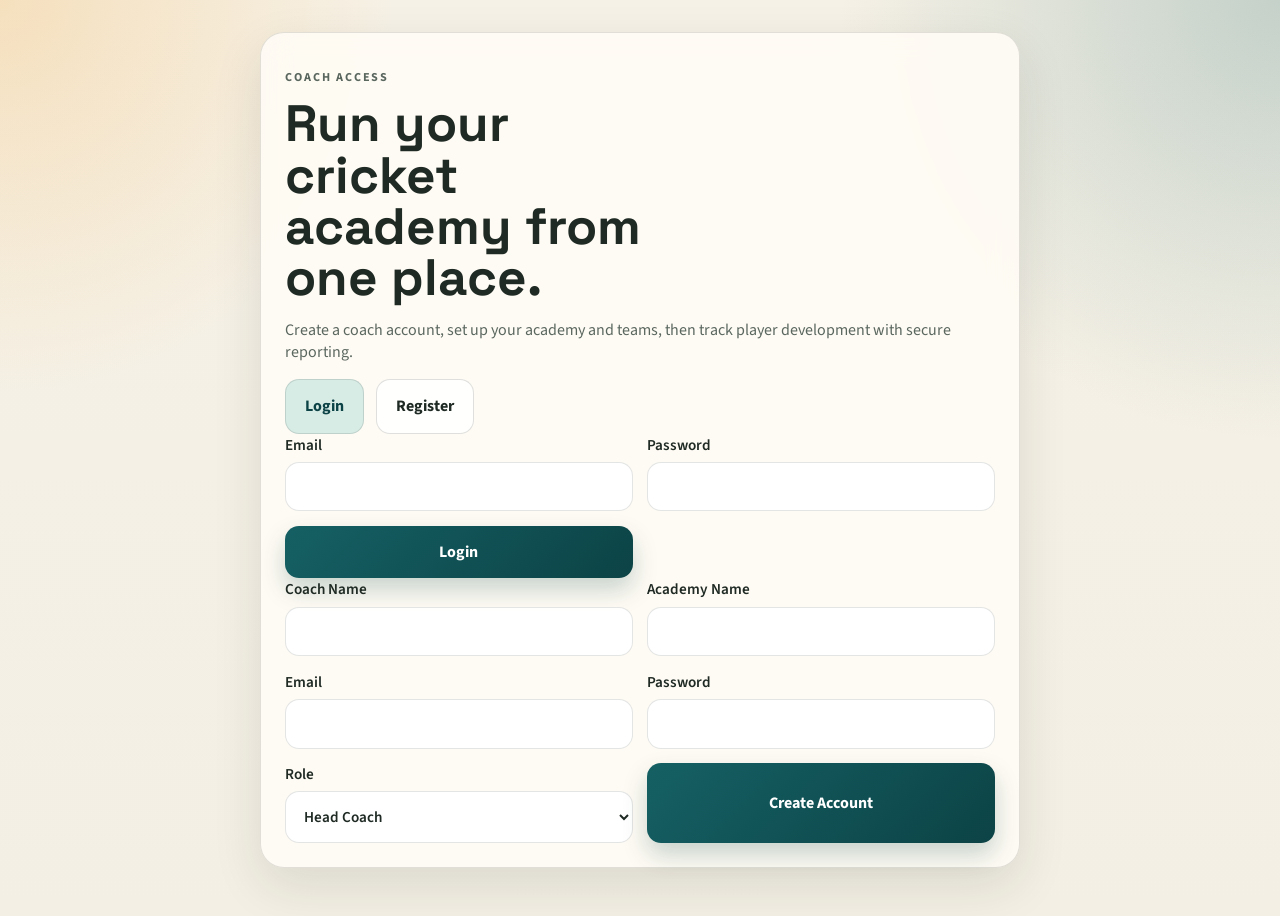
==== dashboard.html @ 5ecd2f30 "Initial cricket coach app" ====
<!DOCTYPE html>
<html lang="en">
  <head>
    <meta charset="UTF-8" />
    <meta name="viewport" content="width=device-width, initial-scale=1.0" />
    <title>Cricket Coach Tracker Dashboard</title>
    <link rel="preconnect" href="https://fonts.googleapis.com" />
    <link rel="preconnect" href="https://fonts.gstatic.com" crossorigin />
    <link
      href="https://fonts.googleapis.com/css2?family=Space+Grotesk:wght@400;500;700&family=Source+Sans+3:wght@400;600;700&display=swap"
      rel="stylesheet"
    />
    <link rel="stylesheet" href="styles.css" />
  </head>
  <body>
    <div class="page-shell">
      <div id="appShell">
        <header class="hero">
          <div>
            <p class="eyebrow">Cricket Coaching Dashboard</p>
            <h1 id="academyName">Academy Dashboard</h1>
            <p class="hero-copy">
              Logged in as <strong id="coachName">Coach</strong> <span id="coachRole"></span>. Organize teams,
              track player roles, and generate academy reports.
            </p>
            <div class="button-row hero-actions">
              <button type="button" class="ghost-btn" id="logoutButton">Logout</button>
            </div>
          </div>
          <div class="hero-card">
            <p class="hero-stat-label">Teams</p>
            <p class="hero-stat" id="teamCount">0</p>
            <p class="hero-stat-label">Players</p>
            <p class="hero-stat" id="playerCount">0</p>
            <p class="hero-stat-label">Performance Entries</p>
            <p class="hero-stat" id="entryCount">0</p>
          </div>
        </header>

        <p id="statusBanner" class="status-banner" hidden></p>

        <main class="layout">
          <section class="panel" id="coachManagementPanel" hidden>
            <div class="panel-header">
              <h2>Coach Management</h2>
              <p>Head coach controls for inviting and managing assistant coaches.</p>
            </div>
            <form id="coachForm" class="form-grid">
              <label>
                Coach Name
                <input type="text" id="newCoachName" required />
              </label>
              <label>
                Email
                <input type="email" id="newCoachEmail" required />
              </label>
              <label>
                Temporary Password
                <input type="password" id="newCoachPassword" required />
              </label>
              <label>
                Role
                <select id="newCoachRole">
                  <option value="Assistant Coach">Assistant Coach</option>
                  <option value="Head Coach">Head Coach</option>
                </select>
              </label>
              <button type="submit" class="primary-btn">Add Coach</button>
            </form>
            <div id="coachList" class="team-list">
              <p class="empty-state">No coaches added yet.</p>
            </div>
          </section>

          <section class="panel">
            <div class="panel-header">
              <h2>Team Management</h2>
              <p id="teamPanelCopy">Create academy teams and age groups.</p>
            </div>
            <form id="teamForm" class="form-grid">
              <label>
                Team Name
                <input type="text" id="teamName" required />
              </label>
              <label>
                Age Group
                <input type="text" id="teamAgeGroup" placeholder="e.g. U14, U19, Senior" />
              </label>
              <button type="submit" class="primary-btn">Add Team</button>
            </form>
            <div id="teamList" class="team-list">
              <p class="empty-state">No teams created yet.</p>
            </div>
          </section>

          <section class="panel">
            <div class="panel-header">
              <h2>Player Details</h2>
              <p>Create a player profile with cricket-specific attributes.</p>
            </div>
            <form id="playerForm" class="form-grid">
              <label>
                Team
                <select id="playerTeam">
                  <option value="">No team yet</option>
                </select>
              </label>
              <label>
                Player Name
                <input type="text" id="playerName" required />
              </label>
              <label>
                Age
                <input type="number" id="playerAge" min="5" max="60" />
              </label>
              <label>
                Primary Role
                <select id="primaryRole" required>
                  <option value="">Select role</option>
                  <option value="Batsman">Batsman</option>
                  <option value="Bowler">Bowler</option>
                  <option value="Wicketkeeper">Wicketkeeper</option>
                  <option value="All-rounder">All-rounder</option>
                </select>
              </label>
              <label>
                Level
                <select id="playerLevel" required>
                  <option value="">Select level</option>
                  <option value="Beginner">Beginner</option>
                  <option value="Basic">Basic</option>
                  <option value="Intermediate">Intermediate</option>
                  <option value="Advanced">Advanced</option>
                  <option value="Pro">Pro</option>
                </select>
              </label>
              <label>
                Bowling Style
                <select id="bowlingStyle">
                  <option value="">Not applicable</option>
                  <option value="Fast">Fast</option>
                  <option value="Medium Pace">Medium Pace</option>
                  <option value="Swing">Swing</option>
                  <option value="Seam">Seam</option>
                  <option value="Off Spin">Off Spin</option>
                  <option value="Leg Spin">Leg Spin</option>
                  <option value="Left-arm Orthodox">Left-arm Orthodox</option>
                  <option value="Mystery Spin">Mystery Spin</option>
                </select>
              </label>
              <label>
                Bowling Arm
                <select id="bowlingArm">
                  <option value="">Not applicable</option>
                  <option value="Right Arm">Right Arm</option>
                  <option value="Left Arm">Left Arm</option>
                </select>
              </label>
              <label>
                Batting Hand
                <select id="battingHand">
                  <option value="">Not applicable</option>
                  <option value="Right Hand">Right Hand</option>
                  <option value="Left Hand">Left Hand</option>
                </select>
              </label>
              <label>
                Batting Position
                <select id="battingPosition">
                  <option value="">Not applicable</option>
                  <option value="Opener">Opener</option>
                  <option value="Top Order">Top Order</option>
                  <option value="Middle Order">Middle Order</option>
                  <option value="Finisher">Finisher</option>
                </select>
              </label>
              <label>
                Batting Style
                <select id="battingStyle">
                  <option value="">Not applicable</option>
                  <option value="Attacking">Attacking</option>
                  <option value="Defensive">Defensive</option>
                  <option value="Anchoring">Anchoring</option>
                  <option value="Balanced">Balanced</option>
                </select>
              </label>
              <label>
                Secondary Skill
                <input type="text" id="secondarySkill" placeholder="e.g. Slip fielding" />
              </label>
              <label class="full-width">
                Coach Notes
                <textarea id="playerNotes" rows="3"></textarea>
              </label>
              <div class="button-row full-width">
                <button type="submit" class="primary-btn">
                  <span id="playerSubmitText">Save Player</span>
                </button>
                <button type="button" class="ghost-btn" id="cancelPlayerEdit" hidden>
                  Cancel Edit
                </button>
              </div>
            </form>
          </section>

          <section class="panel">
            <div class="panel-header">
              <h2>Performance Entry</h2>
              <p>Capture training or match performance for any player.</p>
            </div>
            <form id="performanceForm" class="form-grid">
              <label>
                Player
                <select id="performancePlayer" required>
                  <option value="">Select player</option>
                </select>
              </label>
              <label>
                Session Date
                <input type="date" id="performanceDate" required />
              </label>
              <label>
                Session Type
                <select id="sessionType" required>
                  <option value="">Select type</option>
                  <option value="Match">Match</option>
                  <option value="Practice">Practice</option>
                  <option value="Fitness">Fitness</option>
                  <option value="Assessment">Assessment</option>
                </select>
              </label>
              <label>
                Runs
                <input type="number" id="runs" min="0" value="0" />
              </label>
              <label>
                Balls Faced
                <input type="number" id="ballsFaced" min="0" value="0" />
              </label>
              <label>
                Wickets
                <input type="number" id="wickets" min="0" value="0" />
              </label>
              <label>
                Overs
                <input type="number" id="overs" min="0" step="0.1" value="0" />
              </label>
              <label>
                Runs Conceded
                <input type="number" id="runsConceded" min="0" value="0" />
              </label>
              <label>
                Catches / Stumpings
                <input type="number" id="dismissals" min="0" value="0" />
              </label>
              <label>
                Coach Rating (10)
                <input type="number" id="coachRating" min="1" max="10" value="7" />
              </label>
              <label class="full-width">
                Session Notes
                <textarea id="performanceNotes" rows="3"></textarea>
              </label>
              <div class="button-row full-width">
                <button type="submit" class="primary-btn">
                  <span id="performanceSubmitText">Add Performance</span>
                </button>
                <button type="button" class="ghost-btn" id="cancelPerformanceEdit" hidden>
                  Cancel Edit
                </button>
              </div>
            </form>
          </section>

          <section class="panel report-panel">
            <div class="panel-header">
              <h2>Report Generator</h2>
              <p>Review academy progress over monthly or longer cycles.</p>
            </div>
            <div class="report-controls">
              <label>
                Team
                <select id="reportTeam">
                  <option value="all">All teams</option>
                </select>
              </label>
              <label>
                Player
                <select id="reportPlayer">
                  <option value="all">All players</option>
                </select>
              </label>
              <label>
                Period
                <select id="reportRange">
                  <option value="1">Monthly</option>
                  <option value="3">3 Months</option>
                  <option value="6">6 Months</option>
                  <option value="12">Yearly</option>
                </select>
              </label>
              <button id="generateReport" class="primary-btn" type="button">
                Generate Report
              </button>
            </div>
            <div class="button-row export-row">
              <button id="exportCsv" class="ghost-btn" type="button">Export CSV</button>
              <button id="printReport" class="ghost-btn" type="button">Print / Save PDF</button>
            </div>
            <div id="reportOutput" class="report-output">
              <p class="empty-state">
                Add teams, players, and performance entries, then generate a report.
              </p>
            </div>
          </section>

          <section class="panel">
            <div class="panel-header">
              <h2>Player Directory</h2>
              <p>Quick view of all academy players and their assigned teams.</p>
            </div>
            <div id="playerList" class="player-list">
              <p class="empty-state">No players added yet.</p>
            </div>
          </section>

          <section class="panel">
            <div class="panel-header">
              <h2>Performance Log</h2>
              <p>Manage the entries recorded by coaches across matches and sessions.</p>
            </div>
            <div id="performanceList" class="player-list">
              <p class="empty-state">No performance entries added yet.</p>
            </div>
          </section>
        </main>
      </div>
    </div>

    <script src="app.js"></script>
  </body>
</html>
---- styles.css ----
:root {
  --bg: #f3efe4;
  --paper: rgba(255, 252, 245, 0.9);
  --panel-border: rgba(42, 54, 45, 0.14);
  --text: #1f2a24;
  --muted: #5a675f;
  --accent: #156064;
  --accent-strong: #0c4346;
  --accent-soft: #d8ece6;
  --shadow: 0 18px 50px rgba(23, 35, 28, 0.11);
}

* {
  box-sizing: border-box;
}

body {
  margin: 0;
  font-family: "Source Sans 3", sans-serif;
  color: var(--text);
  background:
    radial-gradient(circle at top left, rgba(244, 184, 96, 0.3), transparent 25%),
    radial-gradient(circle at top right, rgba(21, 96, 100, 0.22), transparent 28%),
    linear-gradient(180deg, #f6f1e6 0%, var(--bg) 100%);
  min-height: 100vh;
}

.page-shell {
  width: min(1180px, calc(100% - 2rem));
  margin: 0 auto;
  padding: 2rem 0 3rem;
}

.auth-shell {
  display: grid;
  place-items: center;
  min-height: calc(100vh - 5rem);
}

.auth-panel,
.hero-card,
.panel {
  backdrop-filter: blur(14px);
  background: var(--paper);
  border: 1px solid var(--panel-border);
  border-radius: 24px;
  box-shadow: var(--shadow);
}

.auth-panel {
  width: min(760px, 100%);
  padding: 1.5rem;
}

.hero {
  display: grid;
  grid-template-columns: 2fr 1fr;
  gap: 1.5rem;
  align-items: stretch;
  margin-bottom: 1.5rem;
}

.eyebrow {
  text-transform: uppercase;
  letter-spacing: 0.16em;
  font-size: 0.76rem;
  color: var(--accent);
  font-weight: 700;
}

h1,
h2,
h3,
h4 {
  font-family: "Space Grotesk", sans-serif;
  margin: 0;
}

h1 {
  font-size: clamp(2.2rem, 4vw, 4rem);
  line-height: 1;
  max-width: 12ch;
}

.hero-copy,
.panel-header p,
.hero-stat-label,
.empty-state,
.meta {
  color: var(--muted);
}

.hero-card {
  padding: 1.5rem;
  display: flex;
  flex-direction: column;
  justify-content: center;
}

.hero-stat {
  margin: 0 0 0.75rem;
  font-family: "Space Grotesk", sans-serif;
  font-size: 2.5rem;
  font-weight: 700;
  color: var(--accent-strong);
}

.status-banner {
  margin: 0 0 1.2rem;
  padding: 0.95rem 1rem;
  border-radius: 16px;
  background: rgba(21, 96, 100, 0.12);
  color: var(--accent-strong);
  border: 1px solid rgba(21, 96, 100, 0.18);
  font-weight: 700;
}

.error-banner {
  background: rgba(170, 53, 48, 0.12);
  color: #7f1d1d;
  border-color: rgba(170, 53, 48, 0.18);
}

.layout {
  display: grid;
  grid-template-columns: repeat(2, minmax(0, 1fr));
  gap: 1.5rem;
}

.panel {
  padding: 1.35rem;
}

.report-panel {
  grid-column: span 2;
}

.panel-header {
  margin-bottom: 1rem;
}

.form-grid,
.report-controls {
  display: grid;
  grid-template-columns: repeat(2, minmax(0, 1fr));
  gap: 0.9rem;
}

.report-controls {
  grid-template-columns: repeat(4, minmax(0, 1fr));
}

.full-width {
  grid-column: span 2;
}

label {
  display: flex;
  flex-direction: column;
  gap: 0.4rem;
  font-weight: 600;
  font-size: 0.95rem;
}

input,
select,
textarea,
button {
  font: inherit;
}

input,
select,
textarea {
  border: 1px solid rgba(31, 42, 36, 0.12);
  border-radius: 14px;
  padding: 0.8rem 0.9rem;
  background: rgba(255, 255, 255, 0.95);
  color: var(--text);
}

textarea {
  resize: vertical;
}

.primary-btn {
  border: 0;
  border-radius: 14px;
  padding: 0.95rem 1.2rem;
  background: linear-gradient(135deg, var(--accent) 0%, var(--accent-strong) 100%);
  color: white;
  font-weight: 700;
  cursor: pointer;
  transition: transform 180ms ease;
  box-shadow: 0 12px 24px rgba(12, 67, 70, 0.22);
}

.primary-btn:hover {
  transform: translateY(-1px);
}

.ghost-btn {
  border: 1px solid rgba(31, 42, 36, 0.14);
  border-radius: 14px;
  padding: 0.95rem 1.2rem;
  background: rgba(255, 255, 255, 0.8);
  color: var(--text);
  cursor: pointer;
  font-weight: 700;
}

.danger-btn {
  color: #8d2320;
}

.auth-tabs,
.button-row,
.action-row,
.hero-actions {
  display: flex;
  gap: 0.7rem;
  align-items: center;
  flex-wrap: wrap;
}

.export-row {
  margin-top: 1rem;
}

.tab-active {
  background: var(--accent-soft);
  color: var(--accent-strong);
}

.player-list,
.team-list,
.report-output {
  display: grid;
  gap: 0.9rem;
  margin-top: 1rem;
}

.player-card,
.summary-card,
.entry-card,
.mini-card {
  border: 1px solid rgba(31, 42, 36, 0.1);
  border-radius: 18px;
  padding: 1rem;
  background: rgba(255, 255, 255, 0.82);
}

.mini-card,
.player-card-header,
.report-summary {
  display: flex;
  justify-content: space-between;
  gap: 1rem;
  align-items: start;
}

.badge-row,
.summary-grid {
  display: flex;
  gap: 0.5rem;
  flex-wrap: wrap;
  margin-top: 0.75rem;
}

.badge,
.summary-chip {
  background: var(--accent-soft);
  color: var(--accent-strong);
  border-radius: 999px;
  padding: 0.32rem 0.7rem;
  font-size: 0.85rem;
  font-weight: 700;
}

.summary-grid {
  margin: 1rem 0;
}

.summary-card strong {
  display: block;
  font-size: 1.6rem;
  color: var(--accent-strong);
}

.entry-grid {
  display: grid;
  grid-template-columns: repeat(3, minmax(0, 1fr));
  gap: 0.65rem;
  margin: 0.9rem 0;
}

.entry-grid span {
  display: block;
  font-weight: 700;
  color: var(--accent-strong);
}

@media (max-width: 920px) {
  .hero,
  .layout,
  .form-grid,
  .report-controls,
  .entry-grid {
    grid-template-columns: 1fr;
  }

  .report-panel,
  .full-width {
    grid-column: span 1;
  }

  h1 {
    max-width: none;
  }
}
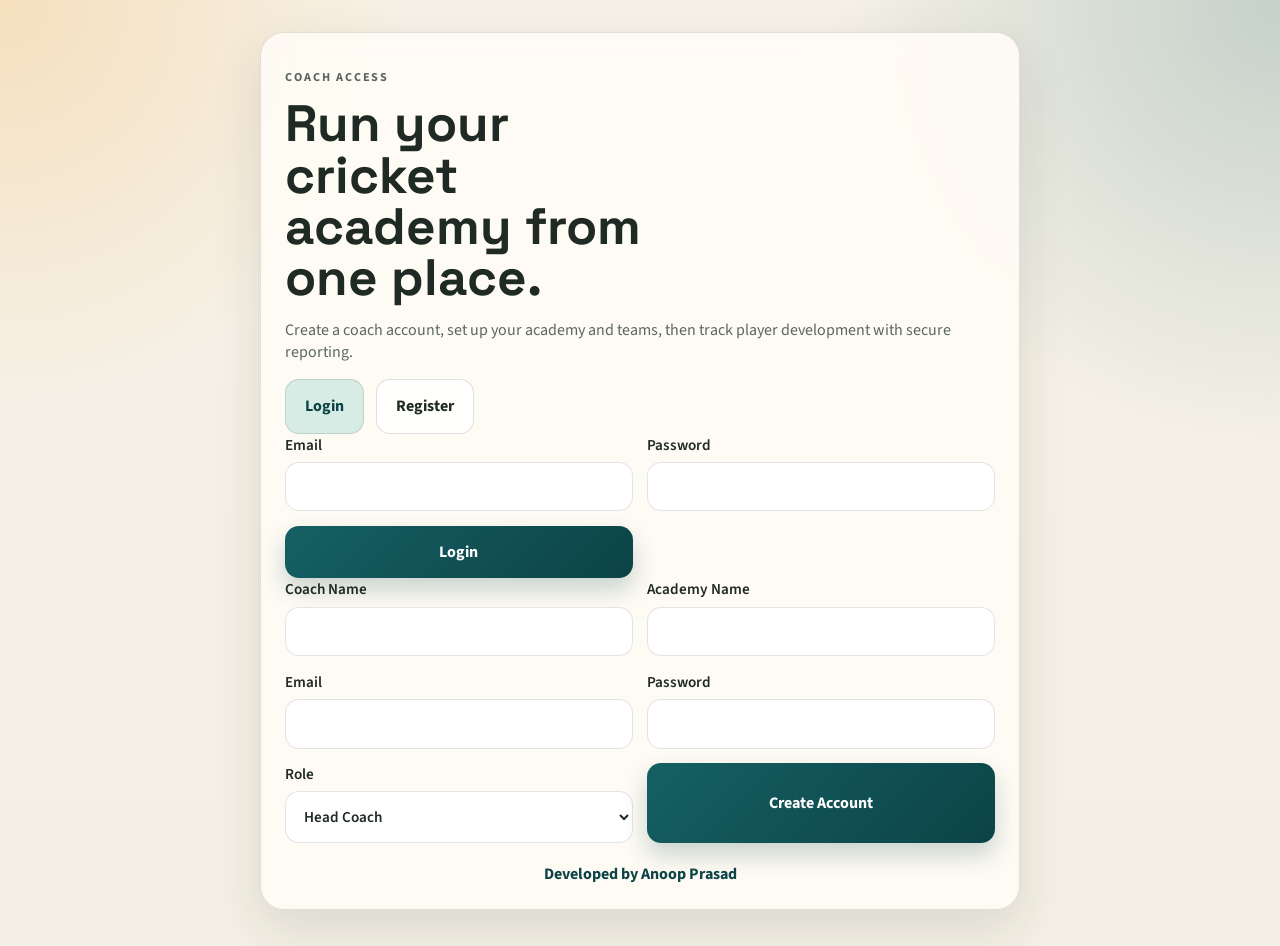
==== commit 5fdfa8f4: "Add author credit" ====
--- a/dashboard.html
+++ b/dashboard.html
@@ -334,6 +334,8 @@
             </div>
           </section>
         </main>
+
+        <p class="author-credit dashboard-credit">Developed by Anoop Prasad</p>
       </div>
     </div>
 
--- a/styles.css
+++ b/styles.css
@@ -232,6 +232,17 @@
   color: var(--accent-strong);
 }
 
+.author-credit {
+  margin: 1.25rem 0 0;
+  text-align: center;
+  font-weight: 700;
+  color: var(--accent-strong);
+}
+
+.dashboard-credit {
+  margin-top: 1.5rem;
+}
+
 .player-list,
 .team-list,
 .report-output {
